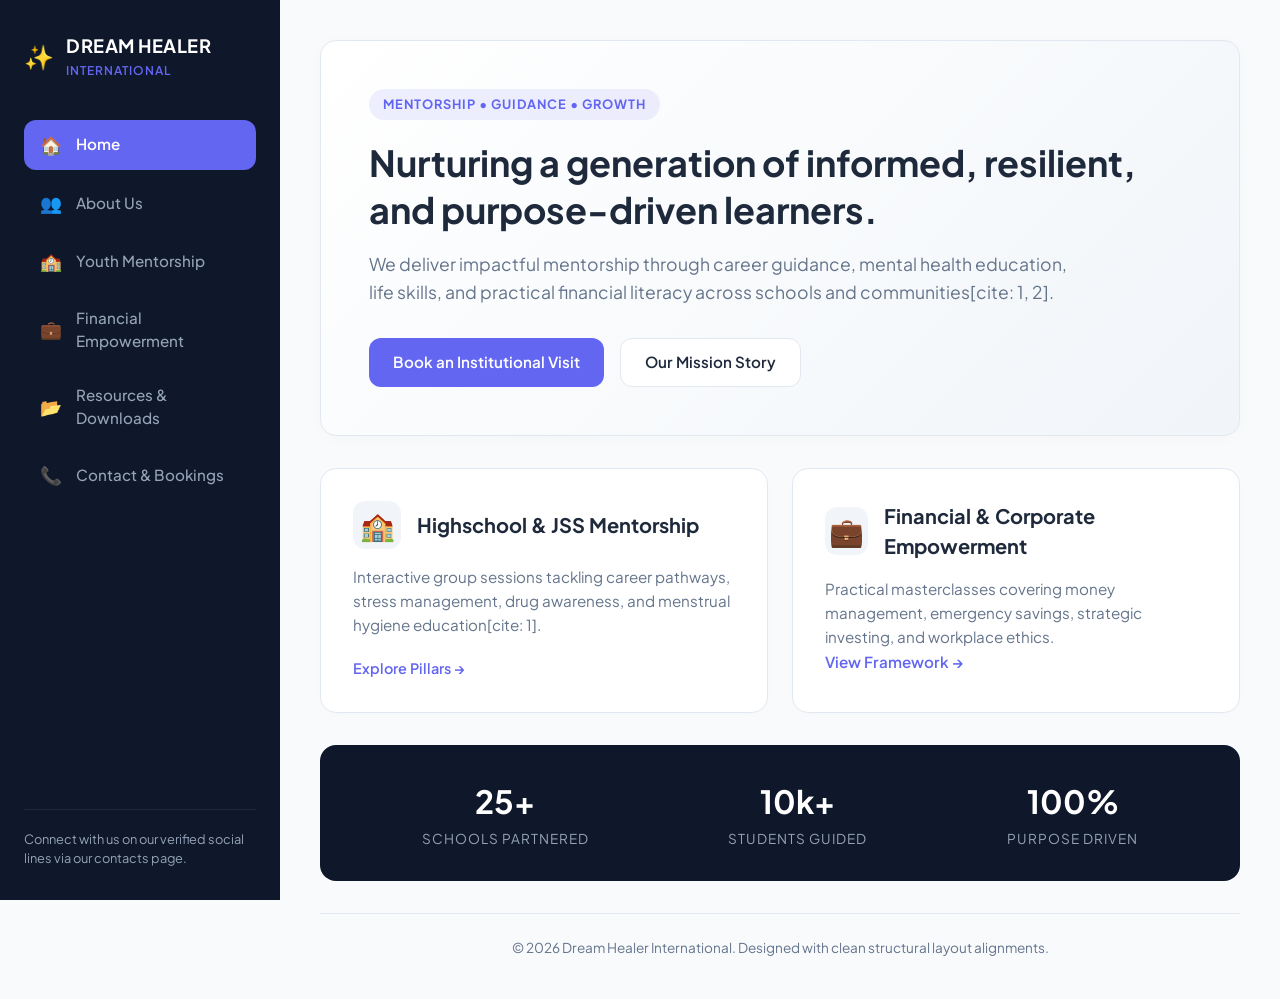
==== index.html @ c6db6423 "Add files via upload" ====
<!DOCTYPE html>
<html lang="en">
<head>
    <meta charset="UTF-8">
    <meta name="viewport" content="width=device-width, initial-scale=1.0">
    <title>Dream Healer International | Premium Mentorship & Literacy</title>
    <link rel="stylesheet" href="style.css">
    <!-- Premium Typography via Google Fonts -->
    <link rel="preconnect" href="https://fonts.googleapis.com">
    <link rel="preconnect" href="https://fonts.gstatic.com" crossorigin>
    <link href="https://fonts.googleapis.com/css2?family=Plus+Jakarta+Sans:wght@400;500;600;700&display=swap" rel="stylesheet">
</head>
<body>

    <!-- SIDE-BY-SIDE APP INTERFACE WRAPPER -->
    <div class="app-layout">

        <!-- STABLE VERTICAL SIDEBAR MENU PANEL -->
        <aside class="sidebar">
            <div class="sidebar-brand">
                <span class="brand-icon">✨</span>
                <div class="brand-text">
                    <h2>DREAM HEALER</h2>
                    <p>INTERNATIONAL</p>
                </div>
            </div>

            <!-- SIDEBAR NAVIGATION STREAMS -->
            <nav class="sidebar-menu">
                <a href="index.html" class="menu-item active">
                    <span class="menu-icon">🏠</span> Home
                </a>
                <a href="about.html" class="menu-item">
                    <span class="menu-icon">👥</span> About Us
                </a>
                
                <a href="youth-mentorship.html" class="menu-item">
                    <span class="menu-icon">🏫</span> Youth Mentorship
                </a>
                <a href="financial-empowerment.html" class="menu-item">
                    <span class="menu-icon">💼</span> Financial Empowerment
                </a>
                <a href="resources.html" class="menu-item">
                    <span class="menu-icon">📂</span> Resources & Downloads
                </a>
                <a href="contact.html" class="menu-item">
                    <span class="menu-icon">📞</span> Contact & Bookings
                </a>
            </nav>

            <div class="sidebar-footer">
                <p>Connect with us on our verified social lines via our contacts page.</p>
            </div>
        </aside>

        <!-- MAIN WINDOW PORTFOLIO WRAPPER -->
        <main class="main-content">
            
            <!-- HEADER HERO BANNER GRID -->
            <header class="hero-card">
                <span class="hero-badge">Mentorship • Guidance • Growth</span>
                <h1 class="hero-title">Nurturing a generation of informed, resilient, and purpose-driven learners.</h1>
                <p class="hero-subtitle">We deliver impactful mentorship through career guidance, mental health education, life skills, and practical financial literacy across schools and communities[cite: 1, 2].</p>
                <div class="hero-actions">
                    <a href="contact.html" class="btn btn-primary">Book an Institutional Visit</a>
                    <a href="about.html" class="btn btn-secondary">Our Mission Story</a>
                </div>
            </header>

            <!-- TRACK MANAGEMENT GRID DASHBOARD -->
            <section class="dashboard-grid">
                
                <!-- Pillar Card 1 -->
                <div class="grid-card">
                    <div class="card-header-row">
                        <span class="card-badge-icon">🏫</span>
                        <h3>Highschool & JSS Mentorship</h3>
                    </div>
                    <p>Interactive group sessions tackling career pathways, stress management, drug awareness, and menstrual hygiene education[cite: 1].</p>
                    <a href="pillars.html" class="card-action-link">Explore Pillars &rarr;</a>
                </div>

                <!-- Pillar Card 2 -->
                <div class="grid-card">
                    <div class="card-header-row">
                        <span class="card-badge-icon">💼</span>
                        <h3>Financial & Corporate Empowerment</h3>
                    </div>
                    <p>Practical masterclasses covering money management, emergency savings, strategic investing, and workplace ethics.</p>
                    <!-- Locate this specific button in your index.html and update the href -->
                    <!-- Locate this specific line in index.html and update it to look like Explore Pillars -->
                    <a href="financial-empowerment.html" class="card-action-link" style="margin: 0; font-size: 0.95rem;">
                      View Framework &rarr;
                    </a>

            </section>

            <!-- STABLE PERFORMANCE STATS STRIP -->
            <section class="stats-bar">
                <div class="stat-node">
                    <span class="stat-num">25+</span>
                    <span class="stat-txt">Schools Partnered</span>
                </div>
                <div class="stat-node">
                    <span class="stat-num">10k+</span>
                    <span class="stat-txt">Students Guided</span>
                </div>
                <div class="stat-node">
                    <span class="stat-num">100%</span>
                    <span class="stat-txt">Purpose Driven</span>
                </div>
            </section>

            <!-- SITE CONTENT COMPLIANCE FOOTER -->
            <footer class="content-footer">
                <p>&copy; 2026 Dream Healer International. Designed with clean structural layout alignments.</p>
            </footer>

        </main>
    </div>

</body>
</html>
---- style.css ----
/* ==========================================================================
   1. GLOBAL SYSTEM VARIABLES & RESETS
   ========================================================================== */
:root {
    --bg-main: #f8fafc;
    --sidebar-bg: #0f172a;
    --sidebar-text: #94a3b8;
    --sidebar-active: #ffffff;
    --sidebar-hover: #1e293b;
    
    --card-bg: #ffffff;
    --primary-light: #f1f5f9;
    --accent-color: #6366f1; /* Premium Indigo Accent */
    --accent-hover: #4f46e5;
    
    --dark-text: #1e293b;
    --muted-text: #64748b;
    --border-color: #e2e8f0;
    
    --radius-lg: 16px;
    --radius-md: 12px;
    --transition-smooth: all 0.25s ease-in-out;
}

* {
    margin: 0;
    padding: 0;
    box-sizing: border-box;
}

body {
    font-family: 'Plus Jakarta Sans', sans-serif;
    background-color: var(--bg-main);
    color: var(--dark-text);
    line-height: 1.5;
    overflow-x: hidden;
}

/* ==========================================================================
   2. APP SCREEN LAYOUT FRAMEWORK
   ========================================================================== */
.app-layout {
    display: flex;
    min-height: 100vh;
    width: 100%;
}

/* ==========================================================================
   3. FIXED LEFT NAVIGATION SIDEBAR
   ========================================================================== */
.sidebar {
    width: 280px;
    background-color: var(--sidebar-bg);
    padding: 32px 24px;
    display: flex;
    flex-direction: column;
    position: fixed;
    top: 0;
    bottom: 0;
    left: 0;
    z-index: 100;
}

.sidebar-brand {
    display: flex;
    align-items: center;
    gap: 12px;
    margin-bottom: 40px;
}

.brand-icon {
    font-size: 1.5rem;
}

.brand-text h2 {
    color: #ffffff;
    font-size: 1.15rem;
    font-weight: 700;
    letter-spacing: 0.5px;
}

.brand-text p {
    color: var(--accent-color);
    font-size: 0.75rem;
    font-weight: 600;
    letter-spacing: 1px;
    margin-top: 2px;
}

/* Sidebar Navigation Items */
.sidebar-menu {
    display: flex;
    flex-direction: column;
    gap: 8px;
    flex-grow: 1;
}

.menu-item {
    display: flex;
    align-items: center;
    gap: 14px;
    color: var(--sidebar-text);
    text-decoration: none;
    padding: 12px 16px;
    border-radius: var(--radius-md);
    font-size: 0.95rem;
    font-weight: 500;
    transition: var(--transition-smooth);
}

.menu-item:hover {
    background-color: var(--sidebar-hover);
    color: var(--sidebar-active);
}

.menu-item.active {
    background-color: var(--accent-color);
    color: var(--sidebar-active);
    font-weight: 600;
}

.menu-icon {
    font-size: 1.1rem;
}

.sidebar-footer {
    border-top: 1px solid #1e293b;
    padding-top: 20px;
}

.sidebar-footer p {
    color: var(--sidebar-text);
    font-size: 0.8rem;
    line-height: 1.5;
}

/* ==========================================================================
   4. MAIN VIEWPORT CONTAINER
   ========================================================================== */
.main-content {
    flex-grow: 1;
    margin-left: 280px; /* Gives room for fixed sidebar */
    padding: 40px;
    max-width: 1200px;
}

/* ==========================================================================
   5. PREMIUM HERO BANNER DESIGN
   ========================================================================== */
.hero-card {
    background: linear-gradient(135deg, #ffffff 0%, #f1f5f9 100%);
    border: 1px solid var(--border-color);
    padding: 48px;
    border-radius: var(--radius-lg);
    margin-bottom: 32px;
    box-shadow: 0 4px 20px rgba(0, 0, 0, 0.02);
}

.hero-badge {
    background-color: rgba(99, 102, 241, 0.1);
    color: var(--accent-color);
    font-size: 0.8rem;
    font-weight: 700;
    text-transform: uppercase;
    letter-spacing: 1px;
    padding: 6px 14px;
    border-radius: 100px;
    display: inline-block;
    margin-bottom: 20px;
}

.hero-title {
    font-size: 2.25rem;
    font-weight: 700;
    color: var(--dark-text);
    line-height: 1.3;
    max-width: 800px;
}

.hero-subtitle {
    color: var(--muted-text);
    font-size: 1.1rem;
    margin-top: 16px;
    max-width: 720px;
    line-height: 1.6;
}

.hero-actions {
    display: flex;
    gap: 16px;
    margin-top: 32px;
}

/* Button UI Components */
.btn {
    display: inline-flex;
    align-items: center;
    justify-content: center;
    padding: 12px 24px;
    border-radius: var(--radius-md);
    font-weight: 600;
    font-size: 0.95rem;
    text-decoration: none;
    transition: var(--transition-smooth);
    cursor: pointer;
}

.btn-primary {
    background-color: var(--accent-color);
    color: #ffffff;
}

.btn-primary:hover {
    background-color: var(--accent-hover);
    transform: translateY(-1px);
}

.btn-secondary {
    background-color: var(--card-bg);
    color: var(--dark-text);
    border: 1px solid var(--border-color);
}

.btn-secondary:hover {
    background-color: var(--primary-light);
    transform: translateY(-1px);
}

/* ==========================================================================
   6. GRID INTERFACE DASHBOARD
   ========================================================================== */
.dashboard-grid {
    display: grid;
    grid-template-columns: repeat(auto-fit, minmax(340px, 1fr));
    gap: 24px;
    margin-bottom: 32px;
}

.grid-card {
    background-color: var(--card-bg);
    border: 1px solid var(--border-color);
    padding: 32px;
    border-radius: var(--radius-lg);
    box-shadow: 0 2px 12px rgba(0, 0, 0, 0.01);
}

.card-header-row {
    display: flex;
    align-items: center;
    gap: 16px;
    margin-bottom: 16px;
}

.card-badge-icon {
    font-size: 1.75rem;
    background-color: var(--primary-light);
    width: 48px;
    height: 48px;
    display: flex;
    align-items: center;
    justify-content: center;
    border-radius: var(--radius-md);
}

.grid-card h3 {
    font-size: 1.25rem;
    font-weight: 700;
    color: var(--dark-text);
}

.grid-card p {
    color: var(--muted-text);
    font-size: 0.95rem;
    line-height: 1.6;
}

.card-action-link {
    display: inline-block;
    margin-top: 20px;
    color: var(--accent-color);
    text-decoration: none;
    font-weight: 600;
    font-size: 0.9rem;
    transition: var(--transition-smooth);
}

.card-action-link:hover {
    color: var(--accent-hover);
    padding-left: 4px;
}

/* ==========================================================================
   7. STATS METRICS STRIP
   ========================================================================== */
.stats-bar {
    display: flex;
    background-color: var(--sidebar-bg);
    color: #ffffff;
    border-radius: var(--radius-lg);
    padding: 32px;
    margin-bottom: 32px;
    justify-content: space-around;
    text-align: center;
}

.stat-node {
    display: flex;
    flex-direction: column;
    gap: 4px;
}

.stat-num {
    font-size: 2rem;
    font-weight: 700;
    color: var(--sidebar-active);
}

.stat-txt {
    font-size: 0.85rem;
    color: var(--sidebar-text);
    text-transform: uppercase;
    letter-spacing: 1px;
}

/* ==========================================================================
   8. COMPLIANCE FOOTER
   ========================================================================== */
.content-footer {
    border-top: 1px solid var(--border-color);
    padding-top: 24px;
    text-align: center;
}

.content-footer p {
    font-size: 0.85rem;
    color: var(--muted-text);
}

/* ==========================================================================
   9. MOBILE AND RESPONSIVE BREAKPOINTS
   ========================================================================== */
@media (max-width: 992px) {
    .app-layout {
        flex-direction: column;
    }
    
    .sidebar {
        position: relative;
        width: 100%;
        padding: 24px;
    }
    
    .sidebar-brand {
        margin-bottom: 24px;
    }
    
    .sidebar-menu {
        flex-direction: row;
        flex-wrap: wrap;
        gap: 8px;
    }
    
    .menu-item {
        padding: 8px 14px;
        font-size: 0.85rem;
    }
    
    .sidebar-footer {
        display: none; /* Hide bottom message block on mobile panels */
    }
    
    .main-content {
        margin-left: 0;
        padding: 24px;
    }
    
    .hero-card {
        padding: 32px 24px;
    }
    
    .hero-title {
        font-size: 1.75rem;
    }
    
    .stats-bar {
        flex-direction: column;
        gap: 24px;
    }
}
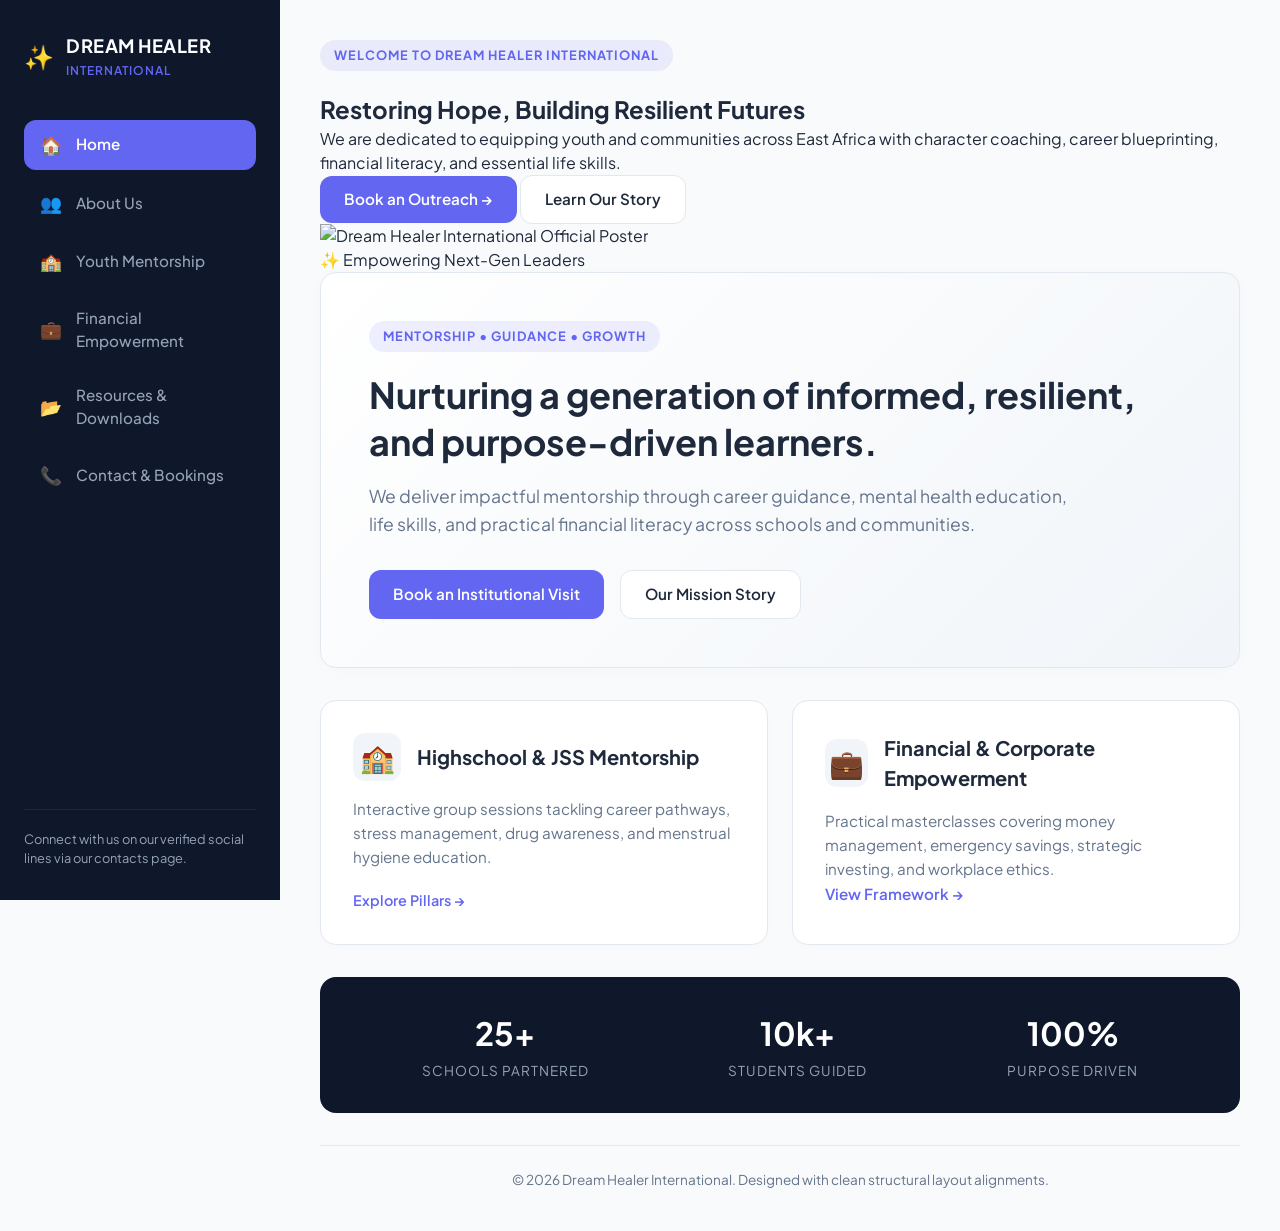
==== commit ecc39394: "Update index.html" ====
--- a/index.html
+++ b/index.html
@@ -1,3 +1,4 @@
+
 <!DOCTYPE html>
 <html lang="en">
 <head>
@@ -33,7 +34,6 @@
                 <a href="about.html" class="menu-item">
                     <span class="menu-icon">👥</span> About Us
                 </a>
-                
                 <a href="youth-mentorship.html" class="menu-item">
                     <span class="menu-icon">🏫</span> Youth Mentorship
                 </a>
@@ -56,11 +56,37 @@
         <!-- MAIN WINDOW PORTFOLIO WRAPPER -->
         <main class="main-content">
             
-            <!-- HEADER HERO BANNER GRID -->
+            <!-- 🌟 HERO BANNER PLACED CORRECTLY INSIDE MAIN CONTENT 🌟 -->
+            <section class="hero-banner-container">
+                <div class="hero-text-side">
+                    <span class="hero-badge">Welcome to Dream Healer International</span>
+                    <h1 class="hero-title-large">Restoring Hope, Building Resilient Futures</h1>
+                    <p class="hero-desc-lead">
+                        We are dedicated to equipping youth and communities across East Africa with character coaching, career blueprinting, financial literacy, and essential life skills.
+                    </p>
+                    <div class="hero-button-group">
+                        <a href="contact.html" class="btn btn-primary">Book an Outreach &rarr;</a>
+                        <a href="about.html" class="btn btn-secondary">Learn Our Story</a>
+                    </div>
+                </div>
+                
+                <!-- Poster / Image Display Frame -->
+                <div class="hero-poster-side">
+                    <div class="poster-wrapper">
+                        <!-- Make sure this file exists in your project's assets folder -->
+                        <img src="assets/poster.jpg.png" alt="Dream Healer International Official Poster" class="poster-image">
+                        <div class="poster-overlay-caption">
+                            <span>✨ Empowering Next-Gen Leaders</span>
+                        </div>
+                    </div>
+                </div>
+            </section>
+            
+            <!-- HEADER HERO GRID (TEXT SUMMARY) -->
             <header class="hero-card">
                 <span class="hero-badge">Mentorship • Guidance • Growth</span>
                 <h1 class="hero-title">Nurturing a generation of informed, resilient, and purpose-driven learners.</h1>
-                <p class="hero-subtitle">We deliver impactful mentorship through career guidance, mental health education, life skills, and practical financial literacy across schools and communities[cite: 1, 2].</p>
+                <p class="hero-subtitle">We deliver impactful mentorship through career guidance, mental health education, life skills, and practical financial literacy across schools and communities.</p>
                 <div class="hero-actions">
                     <a href="contact.html" class="btn btn-primary">Book an Institutional Visit</a>
                     <a href="about.html" class="btn btn-secondary">Our Mission Story</a>
@@ -76,22 +102,21 @@
                         <span class="card-badge-icon">🏫</span>
                         <h3>Highschool & JSS Mentorship</h3>
                     </div>
-                    <p>Interactive group sessions tackling career pathways, stress management, drug awareness, and menstrual hygiene education[cite: 1].</p>
+                    <p>Interactive group sessions tackling career pathways, stress management, drug awareness, and menstrual hygiene education.</p>
                     <a href="pillars.html" class="card-action-link">Explore Pillars &rarr;</a>
                 </div>
 
-                <!-- Pillar Card 2 -->
+                <!-- Pillar Card 2 (Fixed layout closing tag here) -->
                 <div class="grid-card">
                     <div class="card-header-row">
                         <span class="card-badge-icon">💼</span>
                         <h3>Financial & Corporate Empowerment</h3>
                     </div>
                     <p>Practical masterclasses covering money management, emergency savings, strategic investing, and workplace ethics.</p>
-                    <!-- Locate this specific button in your index.html and update the href -->
-                    <!-- Locate this specific line in index.html and update it to look like Explore Pillars -->
                     <a href="financial-empowerment.html" class="card-action-link" style="margin: 0; font-size: 0.95rem;">
                       View Framework &rarr;
                     </a>
+                </div>
 
             </section>
 
@@ -120,4 +145,4 @@
     </div>
 
 </body>
-</html>+</html>
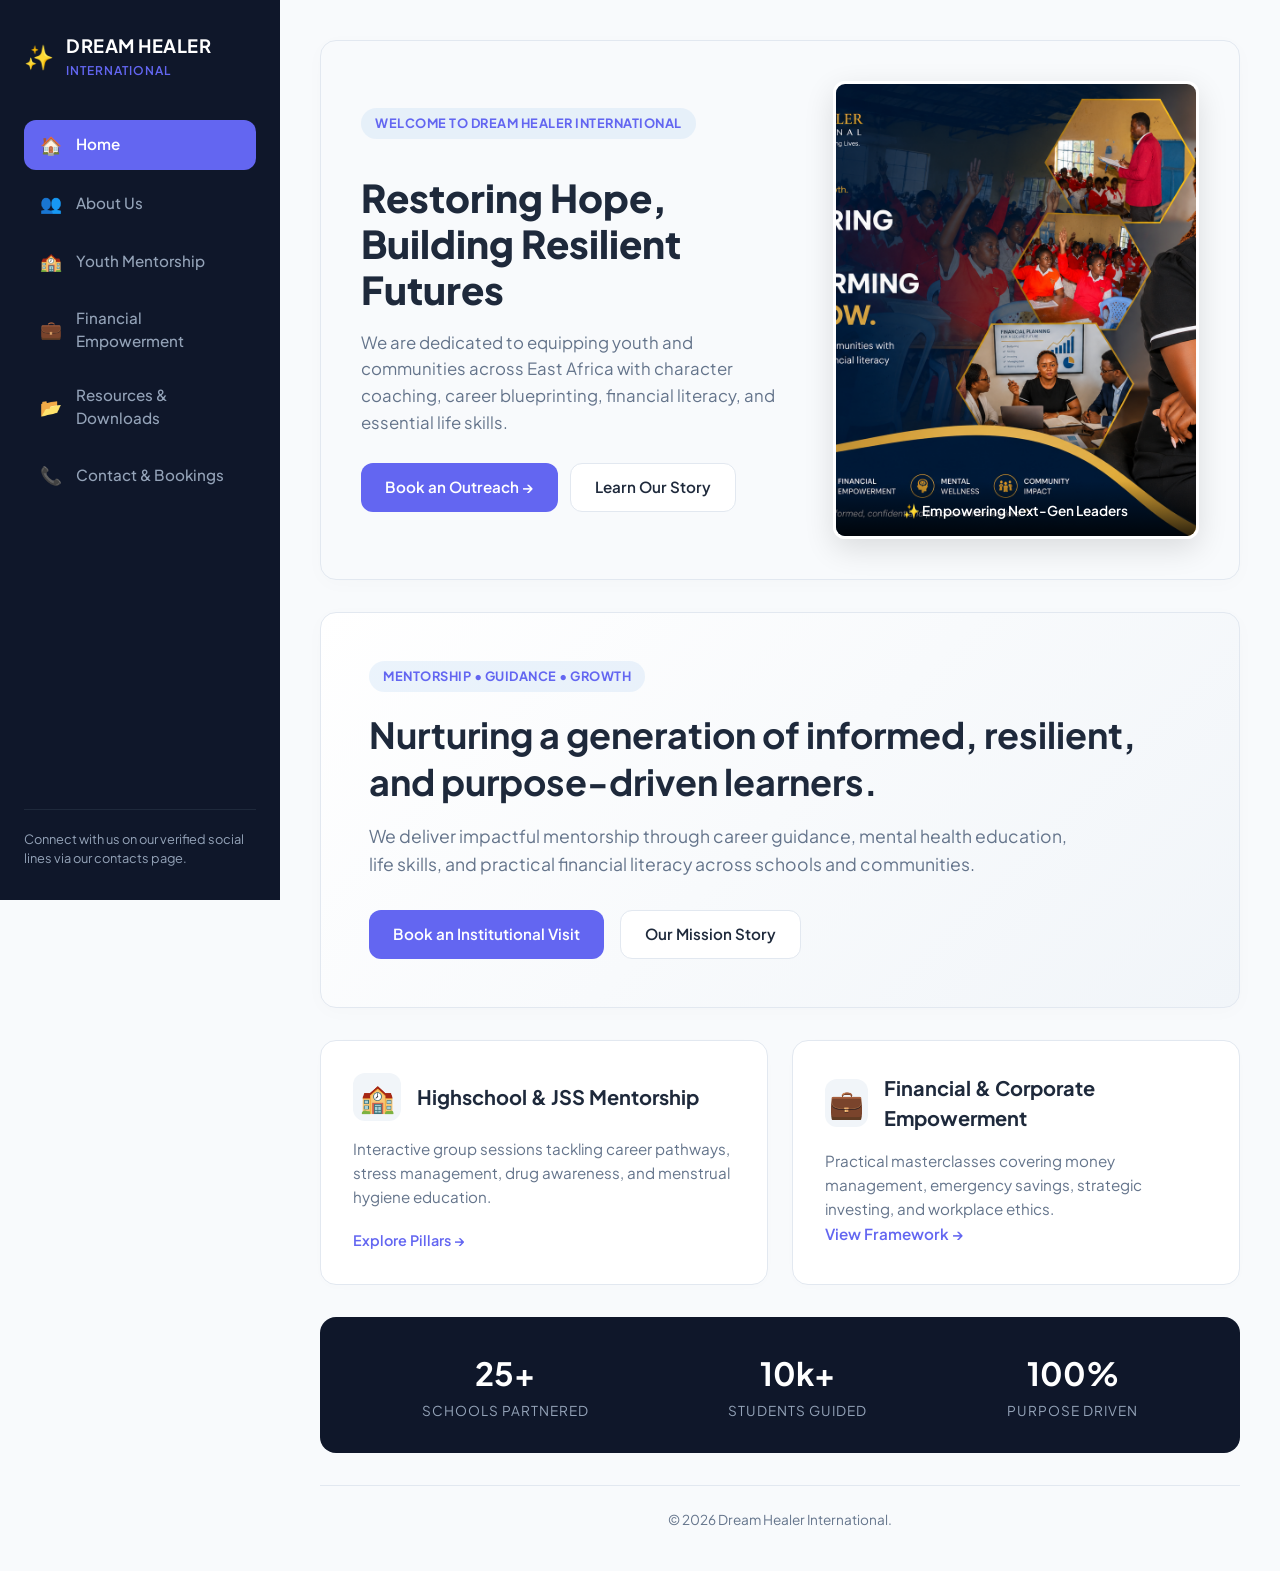
==== commit 8613d8c1: "Update index.html" ====
--- a/index.html
+++ b/index.html
@@ -138,7 +138,7 @@
 
             <!-- SITE CONTENT COMPLIANCE FOOTER -->
             <footer class="content-footer">
-                <p>&copy; 2026 Dream Healer International. Designed with clean structural layout alignments.</p>
+                <p>&copy; 2026 Dream Healer International.</p>
             </footer>
 
         </main>
--- a/style.css
+++ b/style.css
@@ -386,4 +386,122 @@
         flex-direction: column;
         gap: 24px;
     }
-}+}
+
+
+
+
+/* ==========================================================================
+   HOMEPAGE HERO BANNER SPLIT LAYOUT
+   ========================================================================== */
+.hero-banner-container {
+    display: grid;
+    grid-template-columns: 1.2fr 1fr;
+    gap: 32px;
+    background: linear-gradient(135deg, var(--bg-card) 0%, #f4f6fa 100%);
+    border: 1px solid var(--border-color);
+    border-radius: var(--radius-lg);
+    padding: 40px;
+    margin-bottom: 32px;
+    align-items: center;
+    box-shadow: 0 4px 20px rgba(0, 0, 0, 0.02);
+}
+
+.hero-text-side {
+    display: flex;
+    flex-direction: column;
+    gap: 16px;
+}
+
+.hero-badge {
+    align-self: flex-start;
+    background: rgba(var(--primary-color-rgb, 74), var(--primary-color-rgb, 144), var(--primary-color-rgb, 226), 0.1);
+    color: var(--accent-color, #4a90e2);
+    padding: 6px 14px;
+    border-radius: 50px;
+    font-size: 0.8rem;
+    font-weight: 700;
+    text-transform: uppercase;
+    letter-spacing: 0.5px;
+}
+
+.hero-title-large {
+    font-size: 2.4rem;
+    font-weight: 800;
+    color: var(--dark-text);
+    line-height: 1.2;
+}
+
+.hero-desc-lead {
+    font-size: 1.05rem;
+    line-height: 1.6;
+    color: var(--muted-text);
+}
+
+.hero-button-group {
+    display: flex;
+    gap: 12px;
+    margin-top: 10px;
+}
+
+/* POSTER IMAGE SIDE CONTAINER */
+.hero-poster-side {
+    display: flex;
+    justify-content: center;
+    align-items: center;
+    width: 100%;
+}
+
+.poster-wrapper {
+    position: relative;
+    width: 100%;
+    max-width: 420px;
+    aspect-ratio: 4 / 5; /* Perfect poster proportions (portrait) */
+    border-radius: var(--radius-md);
+    overflow: hidden;
+    box-shadow: 0 10px 30px rgba(0, 0, 0, 0.12);
+    border: 3px solid #ffffff;
+    transition: transform 0.3s ease;
+}
+
+.poster-wrapper:hover {
+    transform: translateY(-4s);
+}
+
+.poster-image {
+    width: 100%;
+    height: 100%;
+    object-fit: cover;
+    background-color: #eaecef; /* Fallback loading background */
+}
+
+.poster-overlay-caption {
+    position: absolute;
+    bottom: 0;
+    left: 0;
+    right: 0;
+    background: linear-gradient(to top, rgba(0, 0, 0, 0.8), rgba(0, 0, 0, 0));
+    padding: 20px 15px 15px;
+    color: #ffffff;
+    font-size: 0.85rem;
+    font-weight: 600;
+    text-align: center;
+}
+
+/* RESPONSIVE DESIGN FOR SMALLER SCREENS */
+@media (max-width: 900px) {
+    .hero-banner-container {
+        grid-template-columns: 1fr;
+        padding: 30px 20px;
+        gap: 24px;
+    }
+    
+    .hero-title-large {
+        font-size: 1.9rem;
+    }
+    
+    .poster-wrapper {
+        max-width: 100%;
+        aspect-ratio: 16 / 9; /* Shifting to landscape on mobile to avoid taking up the whole screen */
+    }
+}
